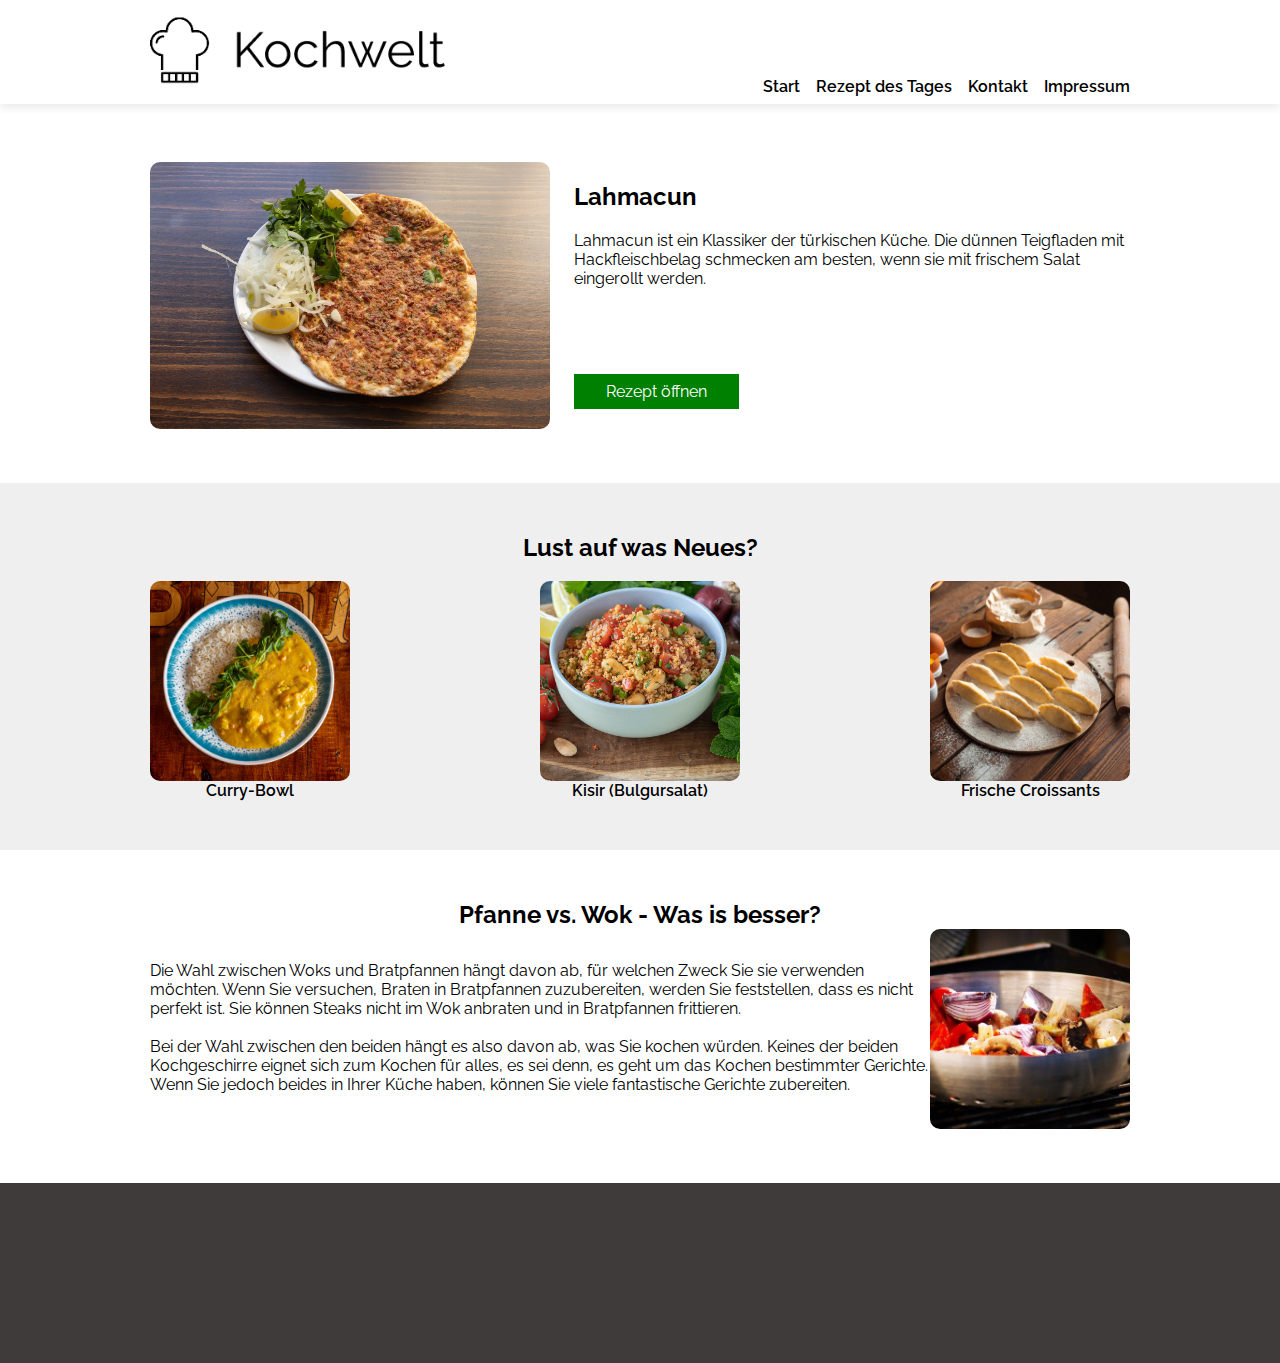
==== index.html @ 566fc4c5 "added image transition and box-shadow" ====
<!DOCTYPE html>
<html lang="en">
    <head>
        <meta charset="UTF-8" />
        <meta name="viewport" content="width=device-width, initial-scale=1.0" />
        <title>Kochwelt</title>
        <link rel="icon" type="image/x-icon" href="./img/logo_small.png">
        <link rel="stylesheet" href="fonts.css" />
        <link rel="stylesheet" href="style.css" />
        <script src="script.js"></script>
    </head>
    <body onload="includeHTML()">
        <div w3-include-html="templates/header.html"></div>
        <div>
            <div class="section">
                <div>
                    <a class="img-recipe" href="./lahmacun.html">
                        <img class="landing-page-img" src="./img/lahmacun.jpg" alt="Lahmacun Image" />
                    </a>
                </div>
                <div class="padding-left-24 main-section-content">
                    <div>
                        <h2>Lahmacun</h2>
                        <span>
                            Lahmacun ist ein Klassiker der türkischen Küche. Die dünnen Teigfladen mit Hackfleischbelag schmecken am besten, wenn sie mit frischem Salat eingerollt
                            werden.
                        </span>
                    </div>
                    <div class="padding-bottom-32">
                        <a href="./lahmacun.html" class="submit-button button">Rezept öffnen</a>
                    </div>
                </div>
            </div>
            <div class="section recipes-section">
                <div>
                    <h2 class="margin-top-0">Lust auf was Neues?</h2>
                </div>
                <div class="multiple-recipes-section">
                    <a href="./currybowl.html">
                        <img class="" src="./img/curry-bowl-centered.jpg" alt="Curry Bowl" />
                        <span>Curry-Bowl</span>
                    </a>
                    <a href="./bulgursalat.html">
                        <img class="" src="./img/kisir.jpg" alt="Bulgursalat" />
                        <span>Kisir (Bulgursalat)</span>
                    </a>
                    <a href="./rezept4.html">
                        <img class="" src="./img/croissant.jpg" alt="" />
                        <span>Frische Croissants</span>
                    </a>
                </div>
            </div>
            <div class="section info-section">
                <h2>Pfanne vs. Wok - Was is besser?</h2>
                <div class="info-content">
                    <div class="info-text">
                        <span>
                            Die Wahl zwischen Woks und Bratpfannen hängt davon ab, für welchen Zweck Sie sie verwenden möchten. Wenn Sie versuchen, Braten in Bratpfannen
                            zuzubereiten, werden Sie feststellen, dass es nicht perfekt ist. Sie können Steaks nicht im Wok anbraten und in Bratpfannen frittieren.<br><br> Bei der Wahl
                            zwischen den beiden hängt es also davon ab, was Sie kochen würden. Keines der beiden Kochgeschirre eignet sich zum Kochen für alles, es sei denn, es
                            geht um das Kochen bestimmter Gerichte. Wenn Sie jedoch beides in Ihrer Küche haben, können Sie viele fantastische Gerichte zubereiten.
                        </span>
                    </div>
                    <div class="image-element">
                        <img class="image-size" src="./img/wok.jpg" alt="Pfanne vs. Wok Img" />
                    </div>
                </div>
            </div>
        </div>
        <div w3-include-html="templates/footer.html"></div>
    </body>
</html>
---- fonts.css ----
/* raleway-regular - latin */
@font-face {
    font-display: swap; /* Check https://developer.mozilla.org/en-US/docs/Web/CSS/@font-face/font-display for other options. */
    font-family: 'Raleway';
    font-style: normal;
    font-weight: 400;
    src: url('./fonts/raleway-v29-latin-regular.woff2') format('woff2'); /* Chrome 36+, Opera 23+, Firefox 39+, Safari 12+, iOS 10+ */
  }
  /* raleway-500 - latin */
  @font-face {
    font-display: swap; /* Check https://developer.mozilla.org/en-US/docs/Web/CSS/@font-face/font-display for other options. */
    font-family: 'Raleway';
    font-style: normal;
    font-weight: 500;
    src: url('./fonts/raleway-v29-latin-500.woff2') format('woff2'); /* Chrome 36+, Opera 23+, Firefox 39+, Safari 12+, iOS 10+ */
  }
  /* raleway-600 - latin */
  @font-face {
    font-display: swap; /* Check https://developer.mozilla.org/en-US/docs/Web/CSS/@font-face/font-display for other options. */
    font-family: 'Raleway';
    font-style: normal;
    font-weight: 600;
    src: url('./fonts/raleway-v29-latin-600.woff2') format('woff2'); /* Chrome 36+, Opera 23+, Firefox 39+, Safari 12+, iOS 10+ */
  }
  /* raleway-700 - latin */
  @font-face {
    font-display: swap; /* Check https://developer.mozilla.org/en-US/docs/Web/CSS/@font-face/font-display for other options. */
    font-family: 'Raleway';
    font-style: normal;
    font-weight: 700;
    src: url('./fonts/raleway-v29-latin-700.woff2') format('woff2'); /* Chrome 36+, Opera 23+, Firefox 39+, Safari 12+, iOS 10+ */
  }
  /* raleway-800 - latin */
  @font-face {
    font-display: swap; /* Check https://developer.mozilla.org/en-US/docs/Web/CSS/@font-face/font-display for other options. */
    font-family: 'Raleway';
    font-style: normal;
    font-weight: 800;
    src: url('./fonts/raleway-v29-latin-800.woff2') format('woff2'); /* Chrome 36+, Opera 23+, Firefox 39+, Safari 12+, iOS 10+ */
  }
  /* raleway-900 - latin */
  @font-face {
    font-display: swap; /* Check https://developer.mozilla.org/en-US/docs/Web/CSS/@font-face/font-display for other options. */
    font-family: 'Raleway';
    font-style: normal;
    font-weight: 900;
    src: url('./fonts/raleway-v29-latin-900.woff2') format('woff2'); /* Chrome 36+, Opera 23+, Firefox 39+, Safari 12+, iOS 10+ */
  }
---- style.css ----
body {
    margin: 0;
    font-family: 'Raleway', 'sans-serif';
    background-color: #FFFFFF;
}

.button {
    cursor: pointer;
    text-decoration: none;
}
.button:hover {
    box-shadow: 0px 0px 21px -3px #000000;
    background-color: #009a00fd;
}

.main-container {
    padding: 0 150px;
}

.padding-bottom-32 {
    padding-bottom: 32px;
}

.padding-left-24 {
    padding-left: 24px;
}

.margin-top-0 {
    margin-top: 0;
}

/* landing page styling */
.section {
    display: flex;
    padding: 50px 150px;
}

.landing-page-img {
    width: 400px;
    border-radius: 10px;
    transition: all 0.125s ease-in-out;
}

.landing-page-img:hover {
    transform: scale(1.03);
    box-shadow: 1px 0px 42px 5px rgba(0,0,0,0.44);
}

.main-section-content {
    display: flex;
    flex-direction: column;
    justify-content: space-between;
}

.recipes-section {
    display: flex;
    flex-direction: column;
    align-items: center;
    background-color: #EFEFEF;
}

.multiple-recipes-section {
    display: flex;
    justify-content: space-between;
    width: 100%;
}

.multiple-recipes-section img {
    width: 200px;
    height: 200px;
    object-fit: cover;
    border-radius: 10px;
}
.multiple-recipes-section a:hover {
    transform: scale(1.03);
}
.multiple-recipes-section img:hover {
    box-shadow: 1px -10px 42px -4px rgba(0,0,0,0.44);

}
.multiple-recipes-section a {
    text-decoration: none;
    display: flex;
    flex-direction: column;
    align-items: center;
    color: black;
    font-weight: 600;
    transition: all 0.125s ease-in-out;
}

.info-section {
    flex-direction: column;
    display: flex;
    align-items: center;
}

.info-section h2 {
    margin: 0;
}

.info-content {
    display: flex;
    justify-content: space-between;
}

.info-text {
    padding-top: 32px;
}

.image-size {
    width: 200px;
    height: 200px;
    object-fit: cover;
    border-radius: 10px;
}

/* recipe html styling */
.recipe-img {
    height: 200px;
    width: 100%;
    object-fit: cover;
    border-radius: 10px;
}

.important-recipe-data {
    display: flex;
    justify-content: flex-start;
    gap: 24px;
    width: 300px;
    padding-bottom: 32px;
    padding-top: 16px;
}

.recipe-info {
    background-color: #EFEFEF;
    padding: 4px 8px;
    border-radius: 8px;
    white-space: nowrap;
    display: flex ;
    align-items: center;
}

.icons {
    width: 16px;
    padding-right: 8px;
}

.recipe-ingredients {
    border-top: 1px solid;
    border-top-color: rgba(0, 0, 0, 0.1);
}

.form{
    padding-top: 16px;
    padding-bottom: 8px;
}

.portions-input {
    height: 32px;
    border-radius: 4px;
    border: 1px solid rgba(0, 0, 0, 0.1);
    padding-left: 8px;
}

.submit-button {
    background-color: #008000;
    color: white;
    padding: 8px 32px;
    border: none;
}

/* ingredients table */
tr:nth-child(odd) {
    background-color: #EFEFEF;
}

.single-ingredient {
    width: 100%;
}

.single-ingredient td {
    padding: 16px 32px;
    border-radius: 8px;
}


/* preparation section*/
.preparation-quick-info {
    display: flex;
    justify-content: flex-start;
    gap: 24px;
}

.preparation-info {
    padding: 8px 16px;
}

.recipe-description {
    padding: 32px 0;
}


/* created by section */
.created-by-section {
    padding-bottom: 64px;
}

.recipe-created-by {
    display: flex;
    justify-content: flex-start;
    align-items: center;
    gap: 32px;
}

.profile-img {
    width: 56px;
    border-radius: 50%;
}

/* responsive */
@media(max-width: 1050px){
    .section {
        flex-direction: column;
    }
    .main-section-content {
        gap: 32px;
    }
    .multiple-recipes-section {
        flex-wrap: wrap;
        justify-content: center;
        gap: 24px;
    }
    .info-content {
        flex-direction: column;
        justify-content: center;
        gap: 24px;
    }
    .image-element {
        display: flex;
        justify-content: center;
    }
    .nav-links {
        overflow: hidden;
        white-space: nowrap;
    }
    .header {
        padding: 0;
        justify-content: center !important;
    }
    .img-recipe {
        display: flex;
        justify-content: center;
    }
}

@media(max-width: 890px) {
    .main-container {
        padding: 0 16px;
    }
    .nav a {
        display: none;
    }
    .section {
        padding: 50px 16px;
    }

}

@media(max-width: 450px) {
    .important-recipe-data, .preparation-quick-info  {
        flex-direction: column;
        width: 100%;
        gap: 8px;
    }
    .form {
        justify-content: center !important;
        display: flex;
        flex-direction: column;
    }
    .nav-logo img {
        width: 250px;
    }
    .header {
        padding: 0 !important;
    }
    .section {
        padding: 50px 16px;
    }
    .landing-page-img {
        width: 100%;
    }
}

/* impressum */
.impressumH1 {
    display: flex;
    font-size: 65px;
    text-decoration: underline #008000;
    justify-self: center;
    margin-bottom: 200px;
    
}

.impressum {
    font-size: 16px;
}

.impressumBox {
    margin: 0 150px;
    display: grid;
    justify-self: flex-start;
    align-self: center;
    flex-direction: column;
    margin-bottom: 200px;
}

/* header template */
.header {
    display: flex;
    justify-content: space-between;
    padding: 0 150px;
    box-shadow: 0 4px 8px #ebebeb;
    margin-bottom: 8px;
}

.header img {
    height: 100px;
}

.header a {
    text-decoration: none;
    font-weight: 600;
    padding-bottom: 8px;
    color: black;
}

.nav-links:hover {
    color: #008000;
    font-weight: bold;
    border-bottom: 5px solid #008000;
    padding-bottom: 8px;
}

.nav {
    display: flex;
    align-items: flex-end;
    gap: 16px;
}

/* footer template */

.footer {
    height: 20vh;
    background-color: #403B3B;
}
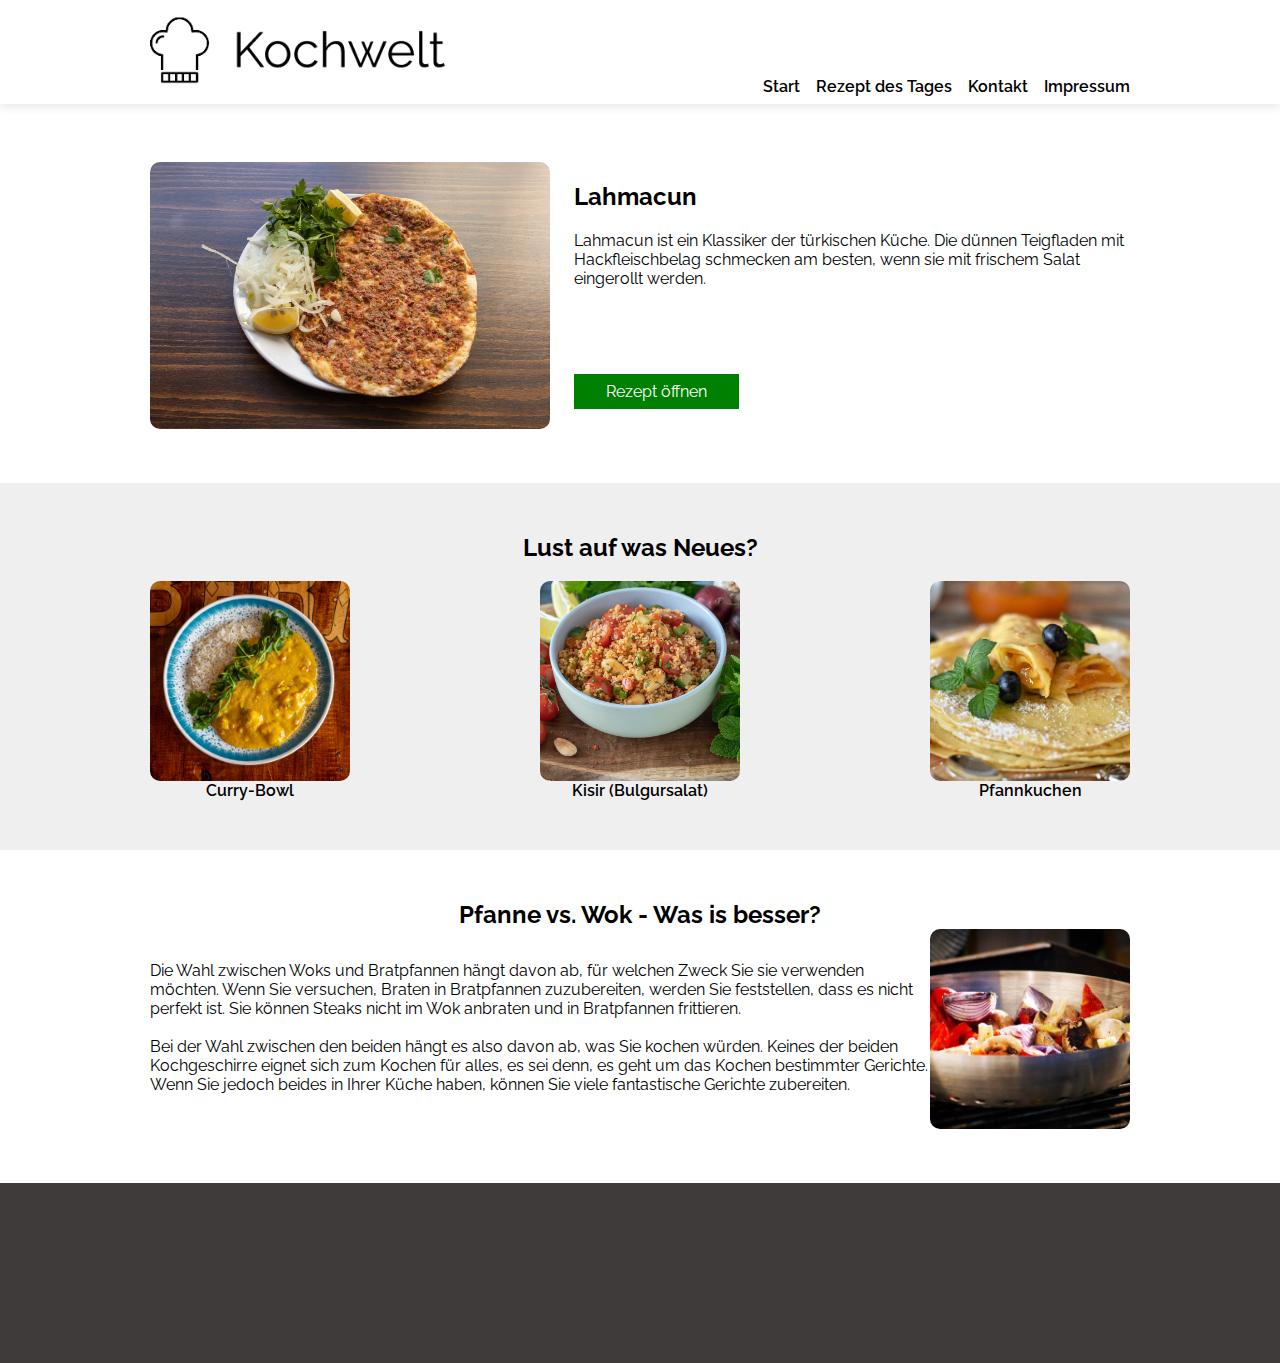
==== commit b68ed75d: "bug fixed dropdown menu" ====
--- a/index.html
+++ b/index.html
@@ -19,7 +19,7 @@
                     </a>
                 </div>
                 <div class="padding-left-24 main-section-content">
-                    <div>
+                    <div class="section-description">
                         <h2>Lahmacun</h2>
                         <span>
                             Lahmacun ist ein Klassiker der türkischen Küche. Die dünnen Teigfladen mit Hackfleischbelag schmecken am besten, wenn sie mit frischem Salat eingerollt
@@ -45,8 +45,8 @@
                         <span>Kisir (Bulgursalat)</span>
                     </a>
                     <a href="./rezept4.html">
-                        <img class="" src="./img/croissant.jpg" alt="" />
-                        <span>Frische Croissants</span>
+                        <img class="" src="./img/pfannkuchen2.jpg" alt="Pfannkuchen" />
+                        <span>Pfannkuchen</span>
                     </a>
                 </div>
             </div>
--- a/style.css
+++ b/style.css
@@ -1,7 +1,7 @@
 body {
     margin: 0;
-    font-family: 'Raleway', 'sans-serif';
-    background-color: #FFFFFF;
+    font-family: "Raleway", "sans-serif";
+    background-color: #ffffff;
 }
 
 .button {
@@ -43,7 +43,7 @@
 
 .landing-page-img:hover {
     transform: scale(1.03);
-    box-shadow: 1px 0px 42px 5px rgba(0,0,0,0.44);
+    box-shadow: 1px 0px 42px 5px rgba(0, 0, 0, 0.44);
 }
 
 .main-section-content {
@@ -56,7 +56,7 @@
     display: flex;
     flex-direction: column;
     align-items: center;
-    background-color: #EFEFEF;
+    background-color: #efefef;
 }
 
 .multiple-recipes-section {
@@ -75,8 +75,7 @@
     transform: scale(1.03);
 }
 .multiple-recipes-section img:hover {
-    box-shadow: 1px -10px 42px -4px rgba(0,0,0,0.44);
-
+    box-shadow: 1px -10px 42px -4px rgba(0, 0, 0, 0.44);
 }
 .multiple-recipes-section a {
     text-decoration: none;
@@ -132,11 +131,11 @@
 }
 
 .recipe-info {
-    background-color: #EFEFEF;
+    background-color: #efefef;
     padding: 4px 8px;
     border-radius: 8px;
     white-space: nowrap;
-    display: flex ;
+    display: flex;
     align-items: center;
 }
 
@@ -150,7 +149,7 @@
     border-top-color: rgba(0, 0, 0, 0.1);
 }
 
-.form{
+.form {
     padding-top: 16px;
     padding-bottom: 8px;
 }
@@ -171,7 +170,7 @@
 
 /* ingredients table */
 tr:nth-child(odd) {
-    background-color: #EFEFEF;
+    background-color: #efefef;
 }
 
 .single-ingredient {
@@ -183,7 +182,6 @@
     border-radius: 8px;
 }
 
-
 /* preparation section*/
 .preparation-quick-info {
     display: flex;
@@ -198,7 +196,6 @@
 .recipe-description {
     padding: 32px 0;
 }
-
 
 /* created by section */
 .created-by-section {
@@ -214,16 +211,22 @@
 
 .profile-img {
     width: 56px;
+    height: 56px;
     border-radius: 50%;
 }
 
 /* responsive */
-@media(max-width: 1050px){
+@media (max-width: 1050px) {
     .section {
         flex-direction: column;
     }
     .main-section-content {
         gap: 32px;
+        align-items: center;
+    }
+    .section-description h2 {
+        display: flex;
+        justify-content: center;
     }
     .multiple-recipes-section {
         flex-wrap: wrap;
@@ -231,13 +234,13 @@
         gap: 24px;
     }
     .info-content {
-        flex-direction: column;
         justify-content: center;
         gap: 24px;
     }
     .image-element {
         display: flex;
         justify-content: center;
+        padding-top: 32px;
     }
     .nav-links {
         overflow: hidden;
@@ -253,21 +256,51 @@
     }
 }
 
-@media(max-width: 890px) {
+@media (max-width: 890px) {
+    .header {
+        justify-content: space-between !important;
+        padding: 0 64px !important;
+    }
     .main-container {
         padding: 0 16px;
     }
+    .nav {
+        align-items: center !important;
+    }
     .nav a {
         display: none;
     }
     .section {
         padding: 50px 16px;
     }
-
-}
-
-@media(max-width: 450px) {
-    .important-recipe-data, .preparation-quick-info  {
+    .image-element {
+        flex-direction: column;
+    }
+    .d-none {
+        display: block !important;
+    }
+    .dropdown-content {
+        left: -70px;
+    }
+}
+
+@media (max-width: 530px) {
+    .info-content {
+        flex-direction: column-reverse;
+        align-items: center;
+    }
+    .header {
+        justify-content: center !important;
+        padding: 0 16px !important;
+    }
+    .nav-logo img {
+        width: 220px;
+    }
+}
+
+@media (max-width: 450px) {
+    .important-recipe-data,
+    .preparation-quick-info {
         flex-direction: column;
         width: 100%;
         gap: 8px;
@@ -278,16 +311,27 @@
         flex-direction: column;
     }
     .nav-logo img {
-        width: 250px;
+        width: 220px;
     }
     .header {
-        padding: 0 !important;
+        padding: 16px !important;
     }
     .section {
         padding: 50px 16px;
     }
     .landing-page-img {
         width: 100%;
+    }
+    .info-section h2 {
+        display: flex;
+        text-wrap: balance;
+        text-align: center;
+    }
+    .dropdown-content {
+        left: -120px;
+    }
+    .header img {
+        height: auto !important;
     }
 }
 
@@ -298,7 +342,6 @@
     text-decoration: underline #008000;
     justify-self: center;
     margin-bottom: 200px;
-    
 }
 
 .impressum {
@@ -347,9 +390,63 @@
     gap: 16px;
 }
 
+/* header dropdown menu*/
+.dropdown-content {
+    display: none;
+    position: absolute;
+    background-color: #f9f9f9;
+    min-width: 160px;
+    box-shadow: 0px 8px 16px 0px rgba(0, 0, 0, 0.2);
+    z-index: 1;
+}
+
+.dropdown-content a {
+    color: black;
+    padding: 12px 16px;
+    text-decoration: none;
+    display: block;
+}
+.dropbtn:hover {
+    background-color: #f9f9f9;
+    border-radius: 8px;
+}
+.dropdown {
+    position: relative;
+    display: inline-block;
+    z-index: 999;
+}
+.dropbtn img {
+    width: 40px;
+    height: 40px;
+}
+.dropbtn {
+    background-color: #ffffff;
+    border: none;
+    cursor: pointer;
+}
+.show {
+    display:block;
+}
+.background-gray {
+    background-color: rgba(255, 255, 255,0.01);
+    width: 100vw;
+    height: 100vh;
+    position: fixed;
+    z-index: 900;
+    left: 0;
+    right: 0;
+    bottom: 0;
+}
+.d-none-background {
+    display: none !important;
+}
+.d-none {
+    display: none ;
+}
+
 /* footer template */
 
 .footer {
     height: 20vh;
-    background-color: #403B3B;
-}
+    background-color: #403b3b;
+}
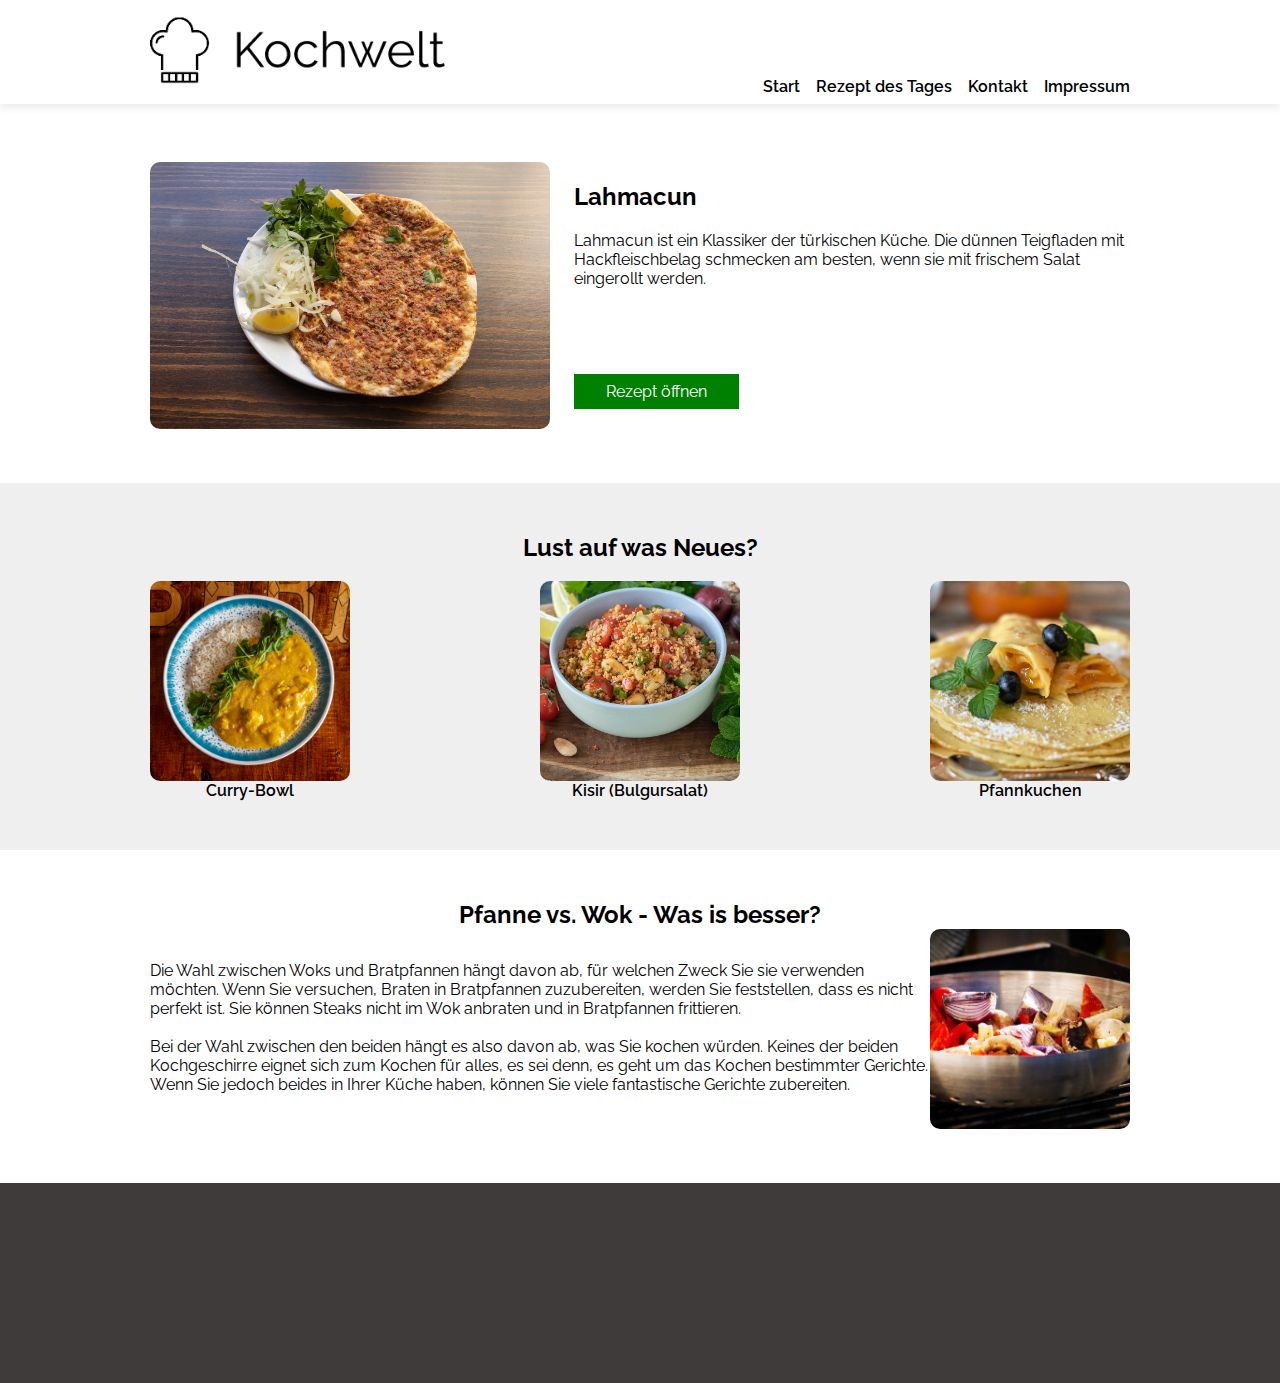
==== commit 42982b52: "styling sendMail.html" ====
--- a/index.html
+++ b/index.html
@@ -40,7 +40,7 @@
                         <img class="" src="./img/curry-bowl-centered.jpg" alt="Curry Bowl" />
                         <span>Curry-Bowl</span>
                     </a>
-                    <a href="./bulgursalat.html">
+                    <a href="./kisir.html">
                         <img class="" src="./img/kisir.jpg" alt="Bulgursalat" />
                         <span>Kisir (Bulgursalat)</span>
                     </a>
--- a/style.css
+++ b/style.css
@@ -215,126 +215,6 @@
     border-radius: 50%;
 }
 
-/* responsive */
-@media (max-width: 1050px) {
-    .section {
-        flex-direction: column;
-    }
-    .main-section-content {
-        gap: 32px;
-        align-items: center;
-    }
-    .section-description h2 {
-        display: flex;
-        justify-content: center;
-    }
-    .multiple-recipes-section {
-        flex-wrap: wrap;
-        justify-content: center;
-        gap: 24px;
-    }
-    .info-content {
-        justify-content: center;
-        gap: 24px;
-    }
-    .image-element {
-        display: flex;
-        justify-content: center;
-        padding-top: 32px;
-    }
-    .nav-links {
-        overflow: hidden;
-        white-space: nowrap;
-    }
-    .header {
-        padding: 0;
-        justify-content: center !important;
-    }
-    .img-recipe {
-        display: flex;
-        justify-content: center;
-    }
-}
-
-@media (max-width: 890px) {
-    .header {
-        justify-content: space-between !important;
-        padding: 0 64px !important;
-    }
-    .main-container {
-        padding: 0 16px;
-    }
-    .nav {
-        align-items: center !important;
-    }
-    .nav a {
-        display: none;
-    }
-    .section {
-        padding: 50px 16px;
-    }
-    .image-element {
-        flex-direction: column;
-    }
-    .d-none {
-        display: block !important;
-    }
-    .dropdown-content {
-        left: -70px;
-    }
-}
-
-@media (max-width: 530px) {
-    .info-content {
-        flex-direction: column-reverse;
-        align-items: center;
-    }
-    .header {
-        justify-content: center !important;
-        padding: 0 16px !important;
-    }
-    .nav-logo img {
-        width: 220px;
-    }
-}
-
-@media (max-width: 450px) {
-    .important-recipe-data,
-    .preparation-quick-info {
-        flex-direction: column;
-        width: 100%;
-        gap: 8px;
-    }
-    .form {
-        justify-content: center !important;
-        display: flex;
-        flex-direction: column;
-    }
-    .nav-logo img {
-        width: 220px;
-    }
-    .header {
-        padding: 16px !important;
-    }
-    .section {
-        padding: 50px 16px;
-    }
-    .landing-page-img {
-        width: 100%;
-    }
-    .info-section h2 {
-        display: flex;
-        text-wrap: balance;
-        text-align: center;
-    }
-    .dropdown-content {
-        left: -120px;
-    }
-    .header img {
-        height: auto !important;
-    }
-}
-
 /* impressum */
 .impressumH1 {
     display: flex;
@@ -368,6 +248,7 @@
 
 .header img {
     height: 100px;
+    object-fit: contain;
 }
 
 .header a {
@@ -425,10 +306,10 @@
     cursor: pointer;
 }
 .show {
-    display:block;
+    display: block;
 }
 .background-gray {
-    background-color: rgba(255, 255, 255,0.01);
+    background-color: rgba(255, 255, 255, 0.01);
     width: 100vw;
     height: 100vh;
     position: fixed;
@@ -441,12 +322,265 @@
     display: none !important;
 }
 .d-none {
-    display: none ;
+    display: none;
 }
 
 /* footer template */
 
 .footer {
-    height: 20vh;
+    height: 200px;
     background-color: #403b3b;
 }
+
+/* contact CSS */
+
+fieldset {
+    border-radius: 10px;
+    padding: 100px;
+    display: flex;
+    flex-direction: column;
+    align-items: center;
+    background-color: rgba(0, 0, 0, 0.15);
+    width: 50vw;
+}
+
+.btns {
+    background-color: #008000;
+    color: white;
+    padding: 16px 64px;
+    border: none;
+    font-size: 24px;
+    margin-top: 10px;
+
+}
+
+.contact-form {
+    display: flex;
+    flex-direction: column;
+    align-items: center;
+    justify-content: center;
+    font-size: 24px;
+    height: 80vh;
+}
+
+.checkbox {
+    margin-top: 40px;
+}
+
+textarea {
+    width: 100%;
+    height: 150px
+}
+
+.textfield {
+    width: 100%;
+    margin-top: 16px;
+}
+
+/* .namefield {
+    margin-right: 50px;
+} */
+.mediatextfield {
+    display: flex;
+    gap: 32px;
+    width: 100%;
+    justify-content: flex-start;
+}
+
+.afteremail {
+    display: flex;
+    flex-direction: column;
+    justify-content: center;
+    align-items: center;
+    font-size: 24px;
+    height: 80vh;
+}
+
+.mainmenubutton {
+    background-color: #008000;
+    color: white;
+    padding: 12px 32px;
+    text-decoration: none;
+    border: 0;
+    font-size: 24px;
+    margin-top: 20px;
+}
+
+/* responsive */
+@media (max-width: 1050px) {
+    .section {
+        flex-direction: column;
+    }
+    .main-section-content {
+        gap: 32px;
+        align-items: center;
+    }
+    .section-description h2 {
+        display: flex;
+        justify-content: center;
+    }
+    .multiple-recipes-section {
+        flex-wrap: wrap;
+        justify-content: center;
+        gap: 24px;
+    }
+    .info-content {
+        justify-content: center;
+        gap: 24px;
+    }
+    .image-element {
+        display: flex;
+        justify-content: center;
+        padding-top: 32px;
+    }
+    .nav-links {
+        overflow: hidden;
+        white-space: nowrap;
+    }
+    .header {
+        padding: 0 24px !important;
+    }
+    .img-recipe {
+        display: flex;
+        justify-content: center;
+    }
+}
+
+@media (max-width: 890px) {
+    .header {
+        justify-content: space-between !important;
+        padding: 0 64px;
+    }
+    .main-container {
+        padding: 0 16px;
+    }
+    .nav {
+        align-items: center !important;
+    }
+    .nav-links {
+        display: none;
+    }
+    .section {
+        padding: 50px 16px;
+    }
+    .image-element {
+        flex-direction: column;
+    }
+    .d-none {
+        display: block !important;
+    }
+    .dropdown-content {
+        left: -110px;
+    }
+}
+
+@media (max-width: 530px) {
+    .info-content {
+        flex-direction: column-reverse;
+        align-items: center;
+    }
+    /* .header {
+        padding: 0 16px;
+    } */
+    .nav-logo img {
+        width: 220px;
+    }
+}
+
+@media (max-width: 450px) {
+    .important-recipe-data,
+    .preparation-quick-info {
+        flex-direction: column;
+        width: 100%;
+        gap: 8px;
+    }
+    .form {
+        justify-content: center !important;
+        display: flex;
+        flex-direction: column;
+    }
+    .nav-logo img {
+        width: 220px;
+    }
+    .section {
+        padding: 50px 16px;
+    }
+    .landing-page-img {
+        width: 100%;
+    }
+    .info-section h2 {
+        display: flex;
+        text-wrap: balance;
+        text-align: center;
+    }
+    .dropdown-content {
+        left: -120px;
+    }
+    .header img {
+        height: auto;
+    }
+}
+
+/* contact CSS */
+@media (max-width: 1200px) {
+    /* .namefield {
+        margin-right: 10px;
+    } */
+}
+@media (max-width: 950px) {
+    fieldset {
+        padding: 100px;
+    }
+}
+@media (max-width: 820px) {
+    .btns {
+        font-size: 18px;
+    }
+    .contact-form {
+        font-size: 18px;
+    }
+    fieldset {
+        padding: 50px;
+    }
+    .namefield {
+        margin-right: 0;
+        flex-direction: column;
+        display: flex;
+    }
+    .mediatextfield {
+        display: flex;
+        flex-direction: column;
+        gap: 8px;
+    }
+}
+@media (max-width: 600px) {
+    .btns {
+        font-size: 14px;
+    }
+    .contact-form {
+        font-size: 14px;
+    }
+    textarea {
+        height: 100px;
+    }
+    .mediatextfield {
+        display: flex;
+        flex-direction: column;
+        gap: 8px;
+    }
+    .namefield {
+        display: flex;
+        flex-direction: column;
+    }
+}
+
+.test {
+    border: 1px solid black;
+    border-radius: 10px;
+    padding: 100px;
+    display: flex;
+    flex-direction: column;
+    align-items: center;
+    background-color: rgba(0, 0, 0, 0.15);
+    width: 50vw;
+}
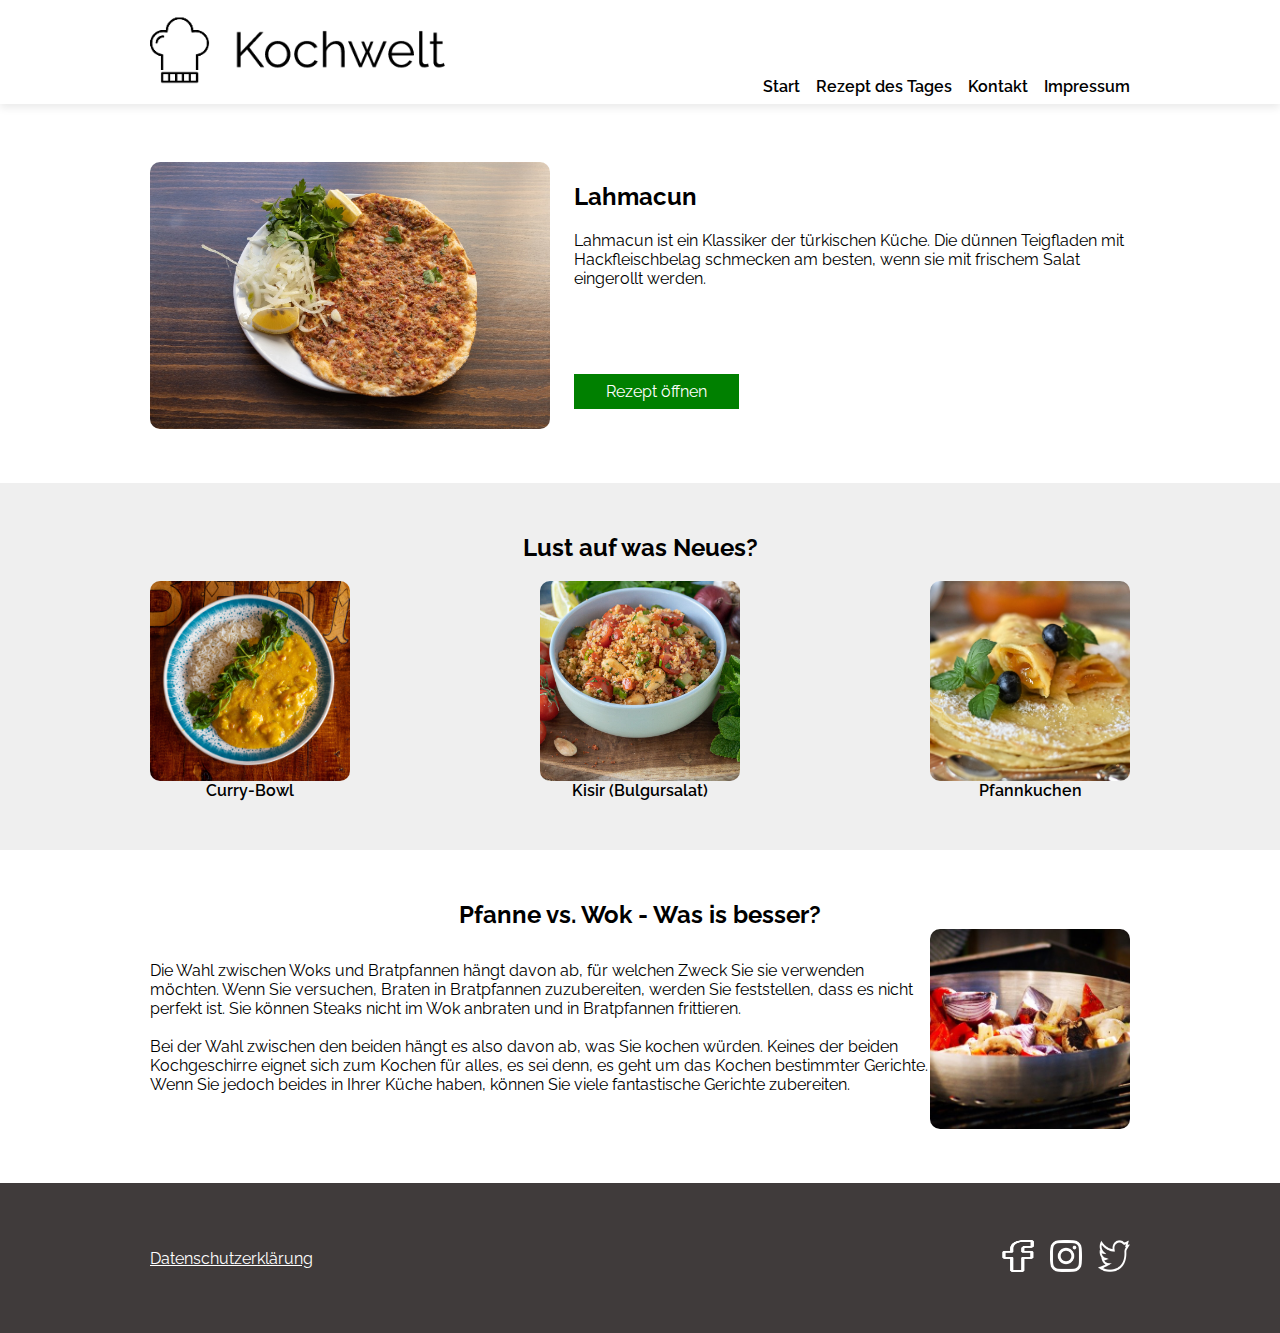
==== commit 459c74c1: "backup only max-width missing" ====
--- a/index.html
+++ b/index.html
@@ -8,6 +8,7 @@
         <link rel="stylesheet" href="fonts.css" />
         <link rel="stylesheet" href="style.css" />
         <script src="script.js"></script>
+        <script id="Cookiebot" src="https://consent.cookiebot.com/uc.js" data-cbid="f2ab1cb2-14eb-4f63-9f19-d507224f39d3" data-blockingmode="auto" type="text/javascript"></script>
     </head>
     <body onload="includeHTML()">
         <div w3-include-html="templates/header.html"></div>
@@ -44,7 +45,7 @@
                         <img class="" src="./img/kisir.jpg" alt="Bulgursalat" />
                         <span>Kisir (Bulgursalat)</span>
                     </a>
-                    <a href="./rezept4.html">
+                    <a href="./pfannkuchen.html">
                         <img class="" src="./img/pfannkuchen2.jpg" alt="Pfannkuchen" />
                         <span>Pfannkuchen</span>
                     </a>
--- a/style.css
+++ b/style.css
@@ -2,6 +2,11 @@
     margin: 0;
     font-family: "Raleway", "sans-serif";
     background-color: #ffffff;
+}
+.centerContainer {
+    width: 1440px;
+    text-align: left;
+    margin: 0px auto;
 }
 
 .button {
@@ -214,7 +219,6 @@
     height: 56px;
     border-radius: 50%;
 }
-
 /* impressum */
 .impressumH1 {
     display: flex;
@@ -230,7 +234,7 @@
 
 .impressumBox {
     margin: 0 150px;
-    display: grid;
+    display: flex;
     justify-self: flex-start;
     align-self: center;
     flex-direction: column;
@@ -328,9 +332,27 @@
 /* footer template */
 
 .footer {
-    height: 200px;
+    height: 150px;
     background-color: #403b3b;
-}
+    display: flex;
+    justify-content: space-between;
+    align-items: center;
+    padding: 0 150px;
+}
+.footer-links {
+    color: white;
+    text-decoration: underline;
+}
+.flex-space-between-gp16 {
+    display: flex;
+    justify-content: space-between;
+    gap: 16px;
+}
+.social-media-footer {
+    width: 32px;
+    height: 32px;
+}
+
 
 /* contact CSS */
 
@@ -360,7 +382,7 @@
     align-items: center;
     justify-content: center;
     font-size: 24px;
-    height: 80vh;
+    height: 100vh;
 }
 
 .checkbox {
@@ -376,10 +398,6 @@
     width: 100%;
     margin-top: 16px;
 }
-
-/* .namefield {
-    margin-right: 50px;
-} */
 .mediatextfield {
     display: flex;
     gap: 32px;
@@ -406,6 +424,17 @@
     margin-top: 20px;
 }
 
+.emailSendContent {
+    border: 1px solid black;
+    border-radius: 10px;
+    padding: 100px;
+    display: flex;
+    flex-direction: column;
+    align-items: center;
+    background-color: rgba(0, 0, 0, 0.15);
+    width: 50vw;
+}
+
 /* responsive */
 @media (max-width: 1050px) {
     .section {
@@ -472,6 +501,18 @@
     .dropdown-content {
         left: -110px;
     }
+    .footer {
+        padding: 0 16px;
+    }
+    .impressumBox {
+        margin: 0 16px;
+    }
+    .impressumH1 {
+        font-size: 40px;
+    }
+    .impressum a {
+        line-break: anywhere;
+    }
 }
 
 @media (max-width: 530px) {
@@ -479,11 +520,14 @@
         flex-direction: column-reverse;
         align-items: center;
     }
-    /* .header {
-        padding: 0 16px;
-    } */
     .nav-logo img {
         width: 220px;
+    }
+    .impressumH1 {
+        font-size: 24px;
+    }
+    .impressum H2 {
+        font-size: 16px;
     }
 }
 
@@ -518,6 +562,12 @@
     }
     .header img {
         height: auto;
+    }
+    .footer {
+        flex-direction: column;
+        align-items: center;
+        justify-content: center;
+        gap: 16px;
     }
 }
 
@@ -574,13 +624,3 @@
     }
 }
 
-.test {
-    border: 1px solid black;
-    border-radius: 10px;
-    padding: 100px;
-    display: flex;
-    flex-direction: column;
-    align-items: center;
-    background-color: rgba(0, 0, 0, 0.15);
-    width: 50vw;
-}
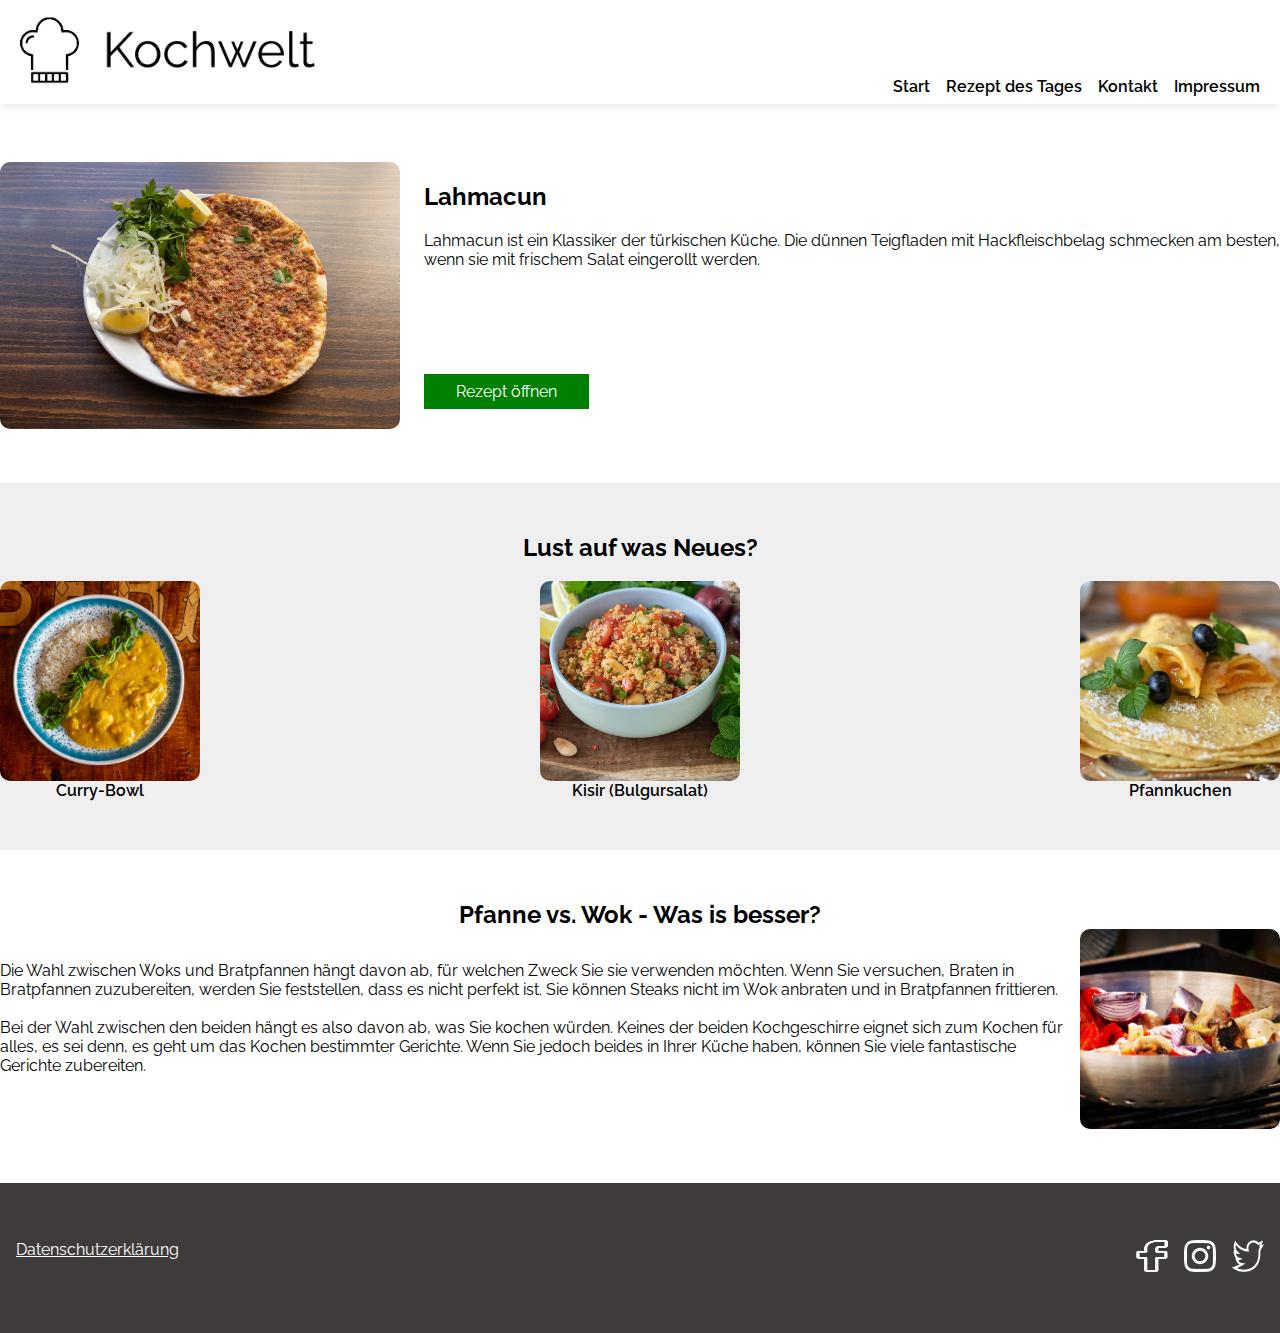
==== commit a8cc65ee: "final changes" ====
--- a/index.html
+++ b/index.html
@@ -32,23 +32,25 @@
                     </div>
                 </div>
             </div>
-            <div class="section recipes-section">
-                <div>
-                    <h2 class="margin-top-0">Lust auf was Neues?</h2>
-                </div>
-                <div class="multiple-recipes-section">
-                    <a href="./currybowl.html">
-                        <img class="" src="./img/curry-bowl-centered.jpg" alt="Curry Bowl" />
-                        <span>Curry-Bowl</span>
-                    </a>
-                    <a href="./kisir.html">
-                        <img class="" src="./img/kisir.jpg" alt="Bulgursalat" />
-                        <span>Kisir (Bulgursalat)</span>
-                    </a>
-                    <a href="./pfannkuchen.html">
-                        <img class="" src="./img/pfannkuchen2.jpg" alt="Pfannkuchen" />
-                        <span>Pfannkuchen</span>
-                    </a>
+            <div class="recipeBackgroundGray">
+                <div class="section recipes-section">
+                    <div>
+                        <h2 class="margin-top-0">Lust auf was Neues?</h2>
+                    </div>
+                    <div class="multiple-recipes-section">
+                        <a href="./currybowl.html">
+                            <img class="" src="./img/curry-bowl-centered.jpg" alt="Curry Bowl" />
+                            <span>Curry-Bowl</span>
+                        </a>
+                        <a href="./kisir.html">
+                            <img class="" src="./img/kisir.jpg" alt="Bulgursalat" />
+                            <span>Kisir (Bulgursalat)</span>
+                        </a>
+                        <a href="./pfannkuchen.html">
+                            <img class="" src="./img/pfannkuchen2.jpg" alt="Pfannkuchen" />
+                            <span>Pfannkuchen</span>
+                        </a>
+                    </div>
                 </div>
             </div>
             <div class="section info-section">
--- a/style.css
+++ b/style.css
@@ -3,12 +3,16 @@
     font-family: "Raleway", "sans-serif";
     background-color: #ffffff;
 }
+.max-width-1440 {
+    max-width: 1440px; /* Adjust as needed */
+    margin: 0 auto; /* This centers the container */
+    padding: 50px 0; /* Some padding inside the container */
+}
 .centerContainer {
     width: 1440px;
     text-align: left;
     margin: 0px auto;
 }
-
 .button {
     cursor: pointer;
     text-decoration: none;
@@ -19,7 +23,7 @@
 }
 
 .main-container {
-    padding: 0 150px;
+    padding: 0 20px;
 }
 
 .padding-bottom-32 {
@@ -37,7 +41,9 @@
 /* landing page styling */
 .section {
     display: flex;
-    padding: 50px 150px;
+    max-width: 1440px; /* Adjust as needed */
+    margin: 0 auto; /* This centers the container */
+    padding: 50px 0; /* Some padding inside the container */
 }
 
 .landing-page-img {
@@ -56,8 +62,14 @@
     flex-direction: column;
     justify-content: space-between;
 }
+.recipeBackgroundGray {
+    background-color: #efefef;
+    width: 100%;
+}
 
 .recipes-section {
+    max-width: 1440px;
+    margin: 0 auto;
     display: flex;
     flex-direction: column;
     align-items: center;
@@ -233,7 +245,7 @@
 }
 
 .impressumBox {
-    margin: 0 150px;
+    padding: 0 20px;
     display: flex;
     justify-self: flex-start;
     align-self: center;
@@ -243,11 +255,15 @@
 
 /* header template */
 .header {
-    display: flex;
-    justify-content: space-between;
-    padding: 0 150px;
     box-shadow: 0 4px 8px #ebebeb;
     margin-bottom: 8px;
+}
+.innerHeader {
+    display: flex;
+    justify-content: space-between;
+    max-width: 1440px;
+    margin: 0 auto;
+    padding: 0 20px;
 }
 
 .header img {
@@ -330,19 +346,29 @@
 }
 
 /* footer template */
+.innerFooter {
+    display: flex;
+    justify-content: space-between;
+    max-width: 1440px;
+    width: 100%;
+}
 
 .footer {
     height: 150px;
     background-color: #403b3b;
-    display: flex;
-    justify-content: space-between;
-    align-items: center;
-    padding: 0 150px;
+    align-items: center;
+    justify-content: center;
+    display: flex;
+    padding: 0 16px;
 }
 .footer-links {
     color: white;
     text-decoration: underline;
 }
+.footer-links a {
+    color: white;
+    text-decoration: underline;
+}
 .flex-space-between-gp16 {
     display: flex;
     justify-content: space-between;
@@ -352,7 +378,6 @@
     width: 32px;
     height: 32px;
 }
-
 
 /* contact CSS */
 
@@ -373,7 +398,6 @@
     border: none;
     font-size: 24px;
     margin-top: 10px;
-
 }
 
 .contact-form {
@@ -391,7 +415,7 @@
 
 textarea {
     width: 100%;
-    height: 150px
+    height: 150px;
 }
 
 .textfield {
@@ -532,6 +556,10 @@
 }
 
 @media (max-width: 450px) {
+    .innerHeader {
+        padding: 0 8px;
+    }
+
     .important-recipe-data,
     .preparation-quick-info {
         flex-direction: column;
@@ -565,6 +593,14 @@
     }
     .footer {
         flex-direction: column;
+        display: flex;
+        align-items: center;
+        justify-content: center;
+        gap: 16px;
+    }
+    .innerFooter {
+        flex-direction: column;
+        display: flex;
         align-items: center;
         justify-content: center;
         gap: 16px;
@@ -623,4 +659,3 @@
         flex-direction: column;
     }
 }
-
